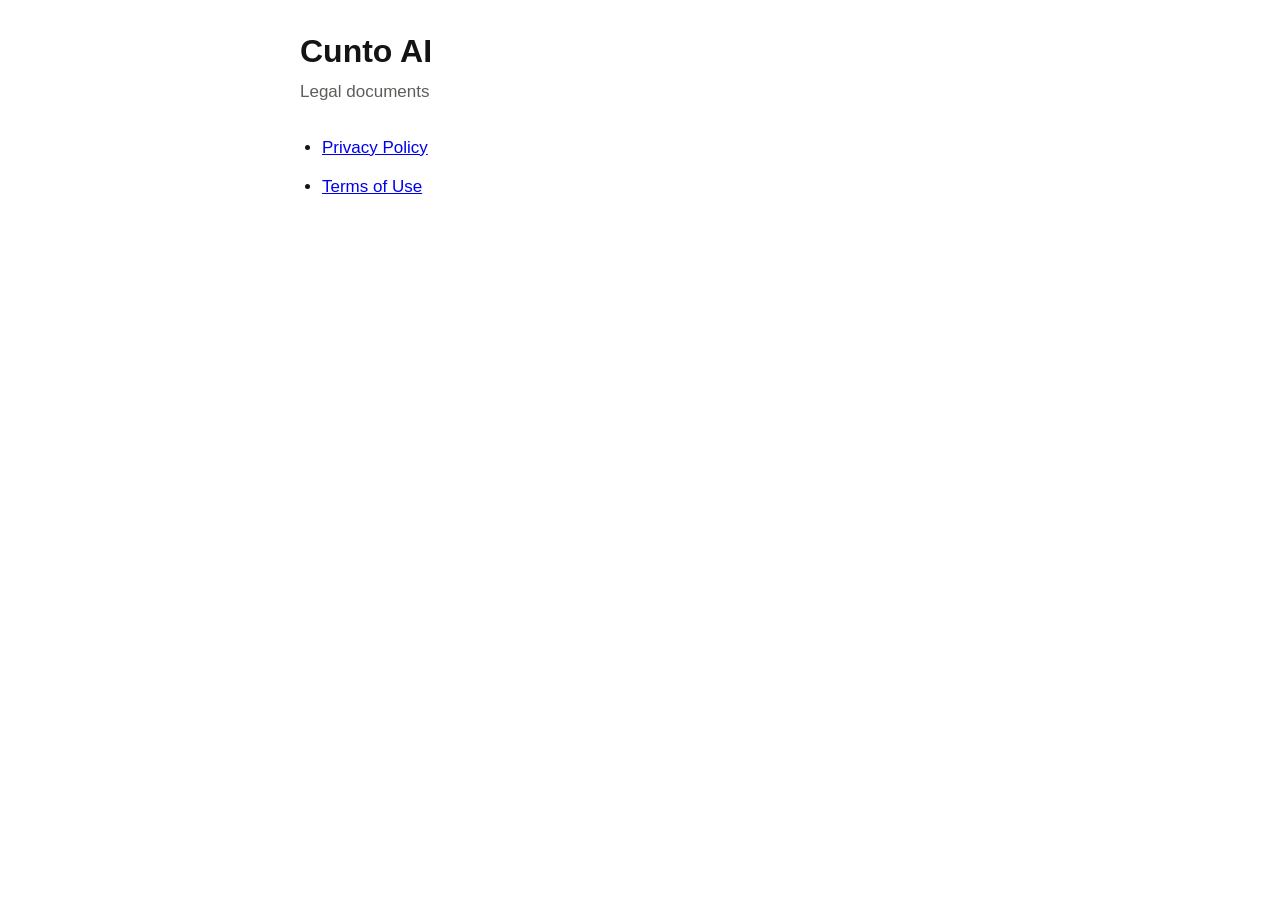
==== index.html @ 656ce832 "Cunto AI privacy policy and terms of use Co-Authored-By: Claude Fable 5.1 <noreply@anthropic.com>" ====
<!doctype html>
<html lang="en">
<head><meta charset="utf-8"><meta name="viewport" content="width=device-width, initial-scale=1"><title>Cunto AI – Legal</title><link rel="stylesheet" href="style.css"></head>
<body><main><h1>Cunto AI</h1><p class="meta">Legal documents</p><ul><li><a href="privacy.html">Privacy Policy</a></li><li><a href="terms.html">Terms of Use</a></li></ul></main></body>
</html>
---- style.css ----
:root { --text: #141414; --muted: #5E5D59; --bg: #FFFFFF; --line: #E5E5EA; --mark: #FFF2B3; }
* { box-sizing: border-box; }
body { margin: 0; background: var(--bg); color: var(--text); font: 17px/1.6 -apple-system, BlinkMacSystemFont, "Segoe UI", Roboto, Helvetica, Arial, sans-serif; }
main { max-width: 720px; margin: 0 auto; padding: 32px 20px 64px; }
h1 { font-size: 32px; line-height: 1.2; margin: 0 0 8px; }
h2 { font-size: 22px; margin: 36px 0 10px; }
p, li { margin: 0 0 12px; }
ul { padding-left: 22px; }
.meta { color: var(--muted); margin-bottom: 28px; }
.fill { background: var(--mark); padding: 0 4px; border-radius: 4px; }
nav { font-size: 15px; color: var(--muted); margin-bottom: 24px; }
nav a { color: inherit; }
table { border-collapse: collapse; width: 100%; font-size: 15px; margin: 8px 0 16px; }
th, td { text-align: left; padding: 8px 10px; border-bottom: 1px solid var(--line); vertical-align: top; }
footer { margin-top: 48px; padding-top: 16px; border-top: 1px solid var(--line); color: var(--muted); font-size: 14px; }
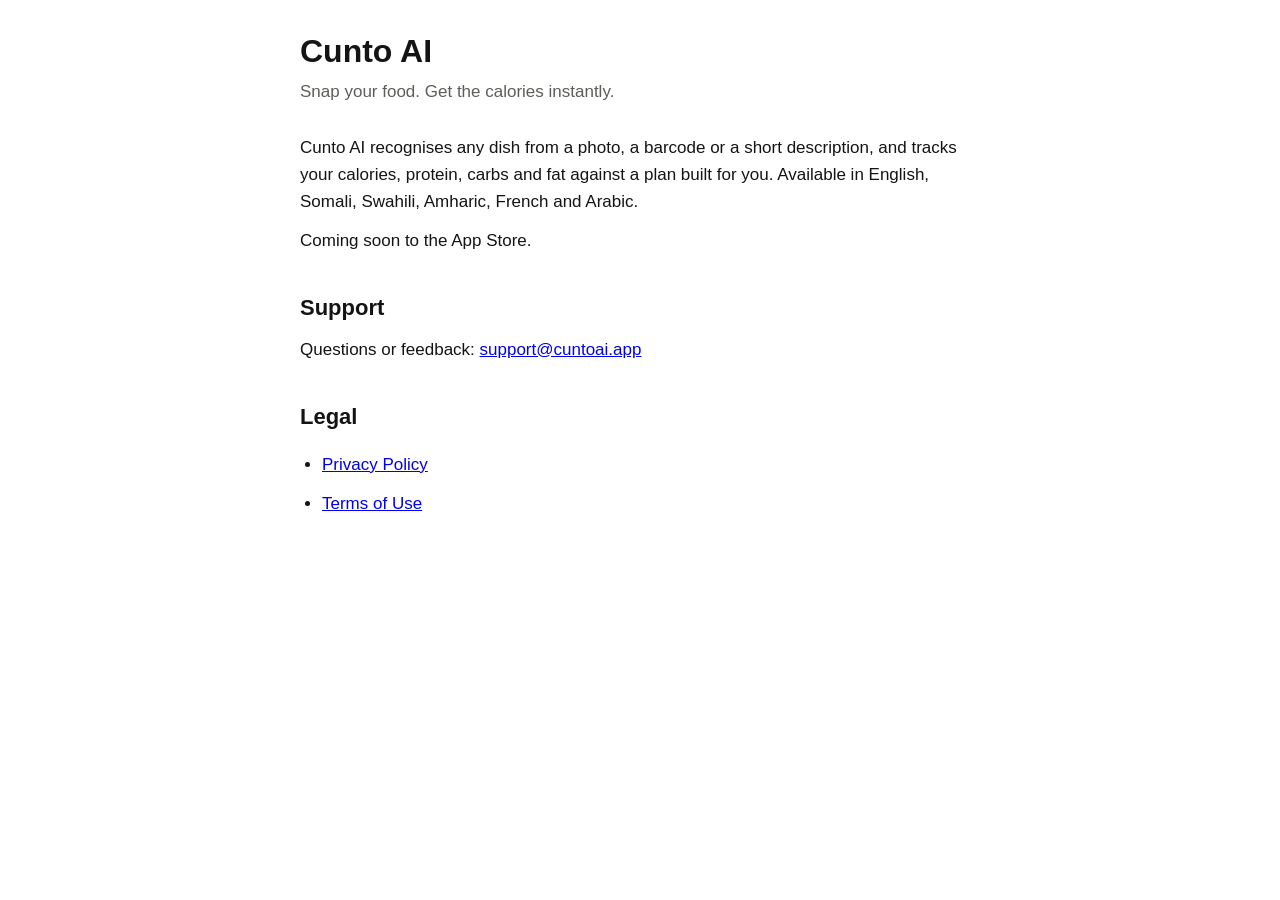
==== commit badfc6f0: "Move to cuntoai.app: support email, front page, CNAME" ====
--- a/index.html
+++ b/index.html
@@ -1,5 +1,14 @@
 <!doctype html>
 <html lang="en">
-<head><meta charset="utf-8"><meta name="viewport" content="width=device-width, initial-scale=1"><title>Cunto AI – Legal</title><link rel="stylesheet" href="style.css"></head>
-<body><main><h1>Cunto AI</h1><p class="meta">Legal documents</p><ul><li><a href="privacy.html">Privacy Policy</a></li><li><a href="terms.html">Terms of Use</a></li></ul></main></body>
+<head><meta charset="utf-8"><meta name="viewport" content="width=device-width, initial-scale=1"><title>Cunto AI – Snap your food, get the calories</title><link rel="stylesheet" href="style.css"></head>
+<body><main>
+<h1>Cunto AI</h1>
+<p class="meta">Snap your food. Get the calories instantly.</p>
+<p>Cunto AI recognises any dish from a photo, a barcode or a short description, and tracks your calories, protein, carbs and fat against a plan built for you. Available in English, Somali, Swahili, Amharic, French and Arabic.</p>
+<p>Coming soon to the App Store.</p>
+<h2>Support</h2>
+<p>Questions or feedback: <a href="mailto:support@cuntoai.app">support@cuntoai.app</a></p>
+<h2>Legal</h2>
+<ul><li><a href="privacy.html">Privacy Policy</a></li><li><a href="terms.html">Terms of Use</a></li></ul>
+</main></body>
 </html>
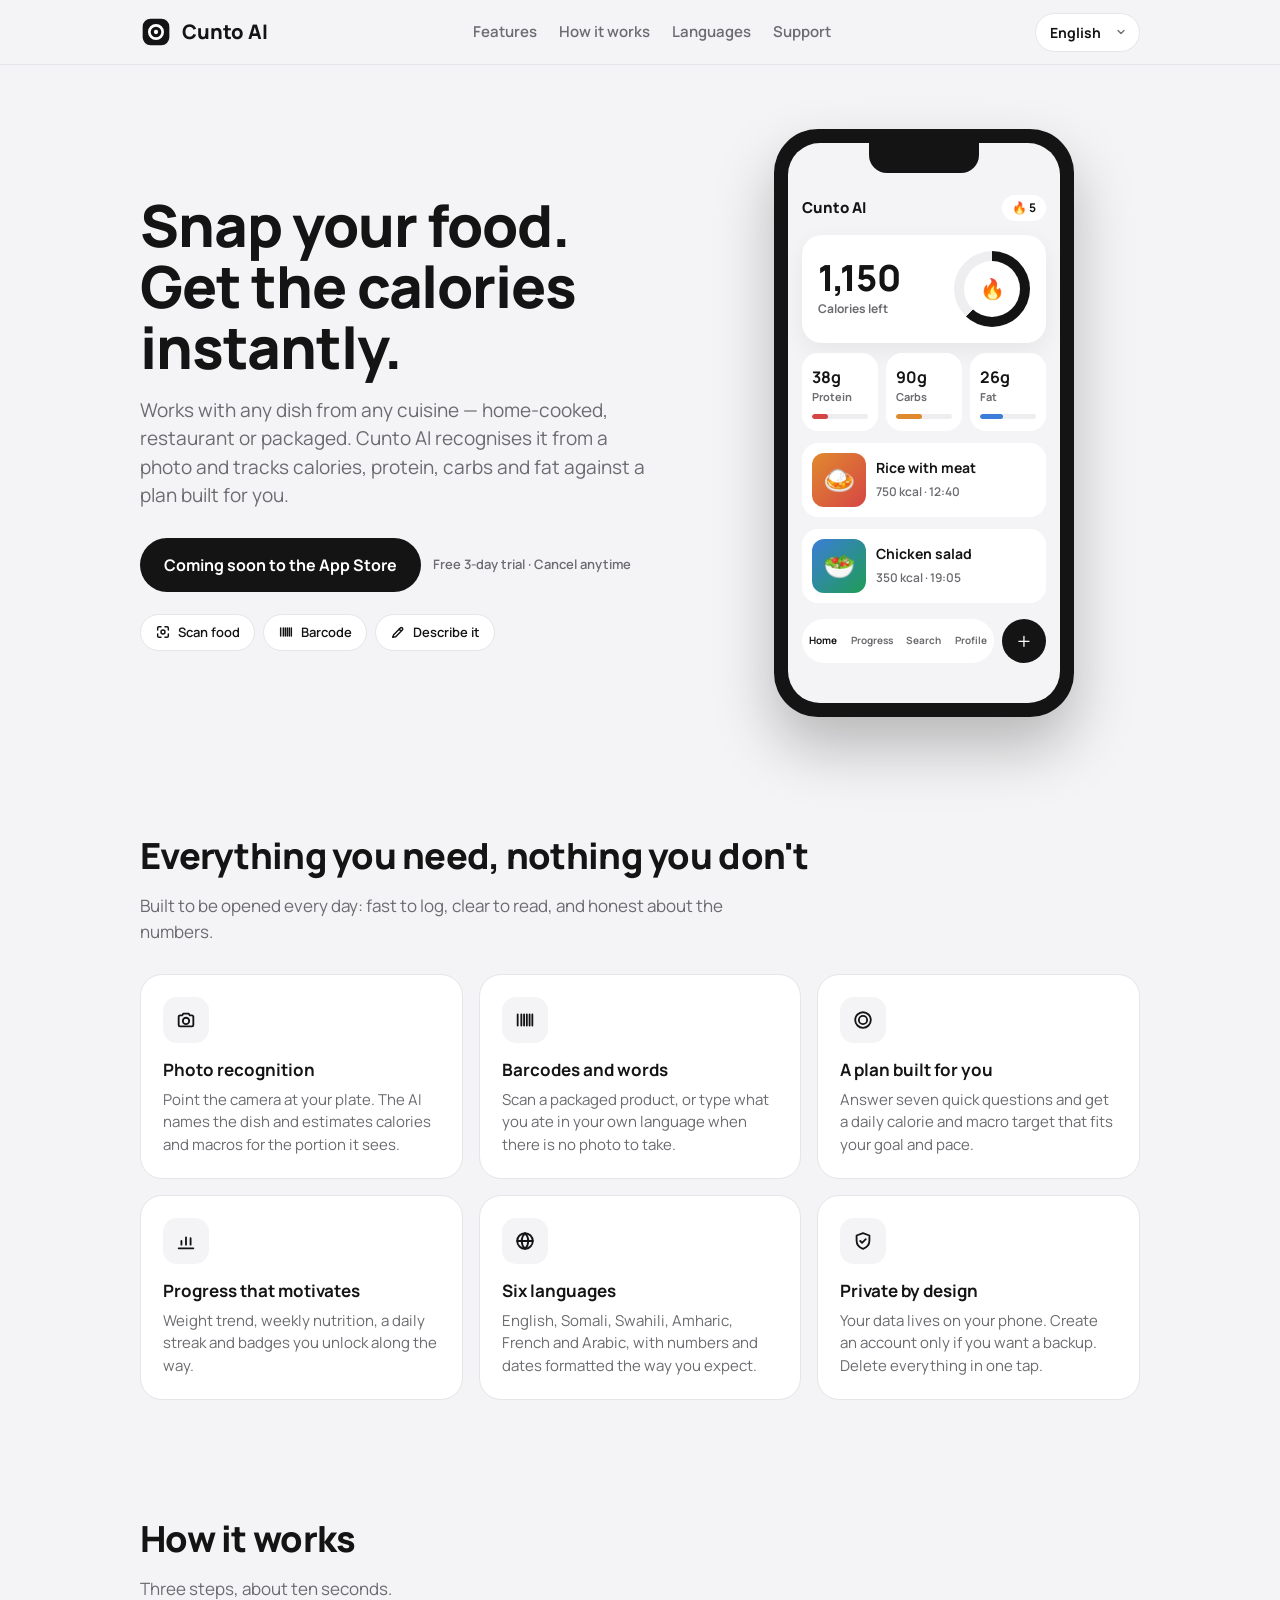
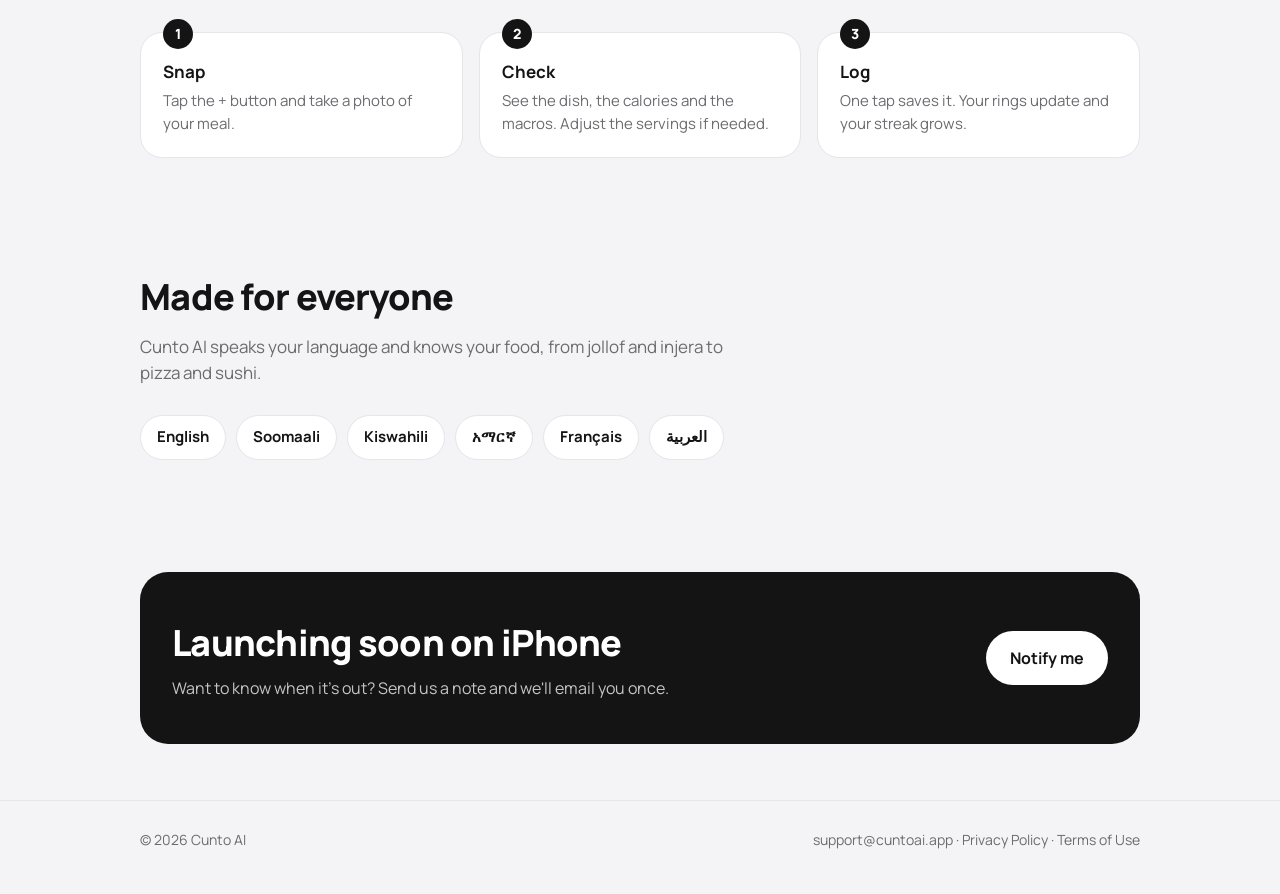
==== commit f78baf91: "Landing page for cuntoai.app in six languages" ====
--- a/index.html
+++ b/index.html
@@ -1,14 +1,124 @@
 <!doctype html>
 <html lang="en">
-<head><meta charset="utf-8"><meta name="viewport" content="width=device-width, initial-scale=1"><title>Cunto AI – Snap your food, get the calories</title><link rel="stylesheet" href="style.css"></head>
-<body><main>
-<h1>Cunto AI</h1>
-<p class="meta">Snap your food. Get the calories instantly.</p>
-<p>Cunto AI recognises any dish from a photo, a barcode or a short description, and tracks your calories, protein, carbs and fat against a plan built for you. Available in English, Somali, Swahili, Amharic, French and Arabic.</p>
-<p>Coming soon to the App Store.</p>
-<h2>Support</h2>
-<p>Questions or feedback: <a href="mailto:support@cuntoai.app">support@cuntoai.app</a></p>
-<h2>Legal</h2>
-<ul><li><a href="privacy.html">Privacy Policy</a></li><li><a href="terms.html">Terms of Use</a></li></ul>
-</main></body>
+<head>
+<meta charset="utf-8">
+<meta name="viewport" content="width=device-width, initial-scale=1">
+<title>Cunto AI – Snap your food, get the calories</title>
+<meta name="description" content="Cunto AI recognises any dish from a photo, a barcode or a few words, and tracks calories, protein, carbs and fat against a plan built for you. In English, Somali, Swahili, Amharic, French and Arabic.">
+<meta property="og:title" content="Cunto AI – Snap your food, get the calories">
+<meta property="og:description" content="Photo calorie tracking for any dish from any cuisine. Six languages.">
+<meta property="og:url" content="https://cuntoai.app/">
+<meta name="theme-color" content="#141414">
+<link rel="icon" href="favicon.svg" type="image/svg+xml">
+<link rel="preconnect" href="https://fonts.googleapis.com"><link rel="preconnect" href="https://fonts.gstatic.com" crossorigin>
+<link href="https://fonts.googleapis.com/css2?family=Manrope:wght@500;600;700;800&display=swap" rel="stylesheet">
+<link rel="stylesheet" href="site.css">
+</head>
+<body>
+<header><div class="wrap nav">
+  <a class="brand" href="/"><img src="favicon.svg" alt=""> Cunto AI</a>
+  <nav class="navlinks"><a href="#features" data-i="navFeatures">Features</a><a href="#how" data-i="navHow">How it works</a><a href="#languages" data-i="navLang">Languages</a><a href="mailto:support@cuntoai.app" data-i="navSupport">Support</a></nav>
+  <select class="lang" id="lang" aria-label="Language">
+    <option value="en">English</option><option value="so">Somali</option><option value="sw">Swahili</option><option value="am">Amharic</option><option value="fr">French</option><option value="ar">Arabic</option>
+  </select>
+</div></header>
+
+<main class="wrap">
+  <section class="hero">
+    <div>
+      <h1 data-i="headline">Snap your food. Get the calories instantly.</h1>
+      <p class="lead" data-i="sub">Works with any dish from any cuisine — home-cooked, restaurant or packaged. Cunto AI recognises it from a photo and tracks calories, protein, carbs and fat against a plan built for you.</p>
+      <div class="cta">
+        <a class="btn" href="#notify" data-i="cta">Coming soon to the App Store</a>
+        <span class="soon" data-i="trust">Free 3-day trial · Cancel anytime</span>
+      </div>
+      <div class="ways">
+        <span class="way"><svg viewBox="0 0 24 24" fill="none" stroke="currentColor" stroke-width="2.2" stroke-linecap="round" stroke-linejoin="round"><path d="M4 9V6a2 2 0 012-2h3M15 4h3a2 2 0 012 2v3M20 15v3a2 2 0 01-2 2h-3M9 20H6a2 2 0 01-2-2v-3"/><circle cx="12" cy="12" r="3"/></svg><span data-i="wayScan">Scan food</span></span>
+        <span class="way"><svg viewBox="0 0 24 24" fill="none" stroke="currentColor" stroke-width="2.2" stroke-linecap="round"><path d="M4 6v12M8 6v12M11 6v12M14 6v12M17 6v12M20 6v12"/></svg><span data-i="wayBarcode">Barcode</span></span>
+        <span class="way"><svg viewBox="0 0 24 24" fill="none" stroke="currentColor" stroke-width="2.2" stroke-linecap="round" stroke-linejoin="round"><path d="M4 20l4.5-1 10-10a2.1 2.1 0 00-3-3l-10 10L4 20zM13.5 7.5l3 3"/></svg><span data-i="wayDescribe">Describe it</span></span>
+      </div>
+    </div>
+    <div class="phone" aria-hidden="true"><div class="screen">
+      <div class="s-top"><span>Cunto AI</span><span class="streak">🔥 5</span></div>
+      <div class="s-card"><div><div class="s-num">1,150</div><div class="s-lab" data-i="mockLeft">Calories left</div></div><div class="ring"><i>🔥</i></div></div>
+      <div class="s-macros">
+        <div class="s-macro"><b>38g</b><span data-i="mockProtein">Protein</span><div class="bar"><span style="width:28%;background:#D64545"></span></div></div>
+        <div class="s-macro"><b>90g</b><span data-i="mockCarbs">Carbs</span><div class="bar"><span style="width:47%;background:#E08A2E"></span></div></div>
+        <div class="s-macro"><b>26g</b><span data-i="mockFat">Fat</span><div class="bar"><span style="width:41%;background:#3B7DD8"></span></div></div>
+      </div>
+      <div class="s-meal"><div class="pic">🍛</div><div><b data-i="mockMeal">Rice with meat</b><small>750 kcal · 12:40</small></div></div>
+      <div class="s-meal"><div class="pic" style="background:linear-gradient(135deg,#3B7DD8,#1F9D55)">🥗</div><div><b data-i="mockMeal2">Chicken salad</b><small>350 kcal · 19:05</small></div></div>
+      <div class="s-tab"><div class="pill"><span data-i="mockHome">Home</span><span data-i="mockProgress">Progress</span><span data-i="mockSearch">Search</span><span data-i="mockProfile">Profile</span></div><div class="fab">+</div></div>
+    </div></div>
+  </section>
+
+  <section id="features">
+    <h2 data-i="fTitle">Everything you need, nothing you don't</h2>
+    <p class="sub" data-i="fSub">Built to be opened every day: fast to log, clear to read, and honest about the numbers.</p>
+    <div class="grid">
+      <div class="card"><div class="ic"><svg viewBox="0 0 24 24" fill="none" stroke="currentColor" stroke-width="2" stroke-linecap="round" stroke-linejoin="round"><path d="M4 8.5A1.5 1.5 0 015.5 7h2.3l1.4-2h5.6l1.4 2h2.3A1.5 1.5 0 0120 8.5v9a1.5 1.5 0 01-1.5 1.5h-13A1.5 1.5 0 014 17.5z"/><circle cx="12" cy="13" r="3.5"/></svg></div><h3 data-i="f1">Photo recognition</h3><p data-i="f1b">Point the camera at your plate. The AI names the dish and estimates calories and macros for the portion it sees.</p></div>
+      <div class="card"><div class="ic"><svg viewBox="0 0 24 24" fill="none" stroke="currentColor" stroke-width="2" stroke-linecap="round"><path d="M4 6v12M8 6v12M11 6v12M14 6v12M17 6v12M20 6v12"/></svg></div><h3 data-i="f2">Barcodes and words</h3><p data-i="f2b">Scan a packaged product, or type what you ate in your own language when there is no photo to take.</p></div>
+      <div class="card"><div class="ic"><svg viewBox="0 0 24 24" fill="none" stroke="currentColor" stroke-width="2" stroke-linecap="round" stroke-linejoin="round"><circle cx="12" cy="12" r="8.5"/><circle cx="12" cy="12" r="4.5"/></svg></div><h3 data-i="f3">A plan built for you</h3><p data-i="f3b">Answer seven quick questions and get a daily calorie and macro target that fits your goal and pace.</p></div>
+      <div class="card"><div class="ic"><svg viewBox="0 0 24 24" fill="none" stroke="currentColor" stroke-width="2" stroke-linecap="round" stroke-linejoin="round"><path d="M4 20h16M7 16v-4M12 16V8M17 16v-7"/></svg></div><h3 data-i="f4">Progress that motivates</h3><p data-i="f4b">Weight trend, weekly nutrition, a daily streak and badges you unlock along the way.</p></div>
+      <div class="card"><div class="ic"><svg viewBox="0 0 24 24" fill="none" stroke="currentColor" stroke-width="2" stroke-linecap="round" stroke-linejoin="round"><circle cx="12" cy="12" r="8.5"/><path d="M3.5 12h17M12 3.5c2.6 2.6 3.6 5.4 3.6 8.5S14.6 17.9 12 20.5M12 3.5C9.4 6.1 8.4 8.9 8.4 12s1 5.9 3.6 8.5"/></svg></div><h3 data-i="f5">Six languages</h3><p data-i="f5b">English, Somali, Swahili, Amharic, French and Arabic, with numbers and dates formatted the way you expect.</p></div>
+      <div class="card"><div class="ic"><svg viewBox="0 0 24 24" fill="none" stroke="currentColor" stroke-width="2" stroke-linecap="round" stroke-linejoin="round"><path d="M12 3.5l7 2.5v5.5c0 4.3-2.9 7.6-7 9-4.1-1.4-7-4.7-7-9V6l7-2.5zM9 12l2 2 4-4"/></svg></div><h3 data-i="f6">Private by design</h3><p data-i="f6b">Your data lives on your phone. Create an account only if you want a backup. Delete everything in one tap.</p></div>
+    </div>
+  </section>
+
+  <section id="how">
+    <h2 data-i="hTitle">How it works</h2>
+    <p class="sub" data-i="hSub">Three steps, about ten seconds.</p>
+    <div class="grid steps">
+      <div class="card"><h3 data-i="h1">Snap</h3><p data-i="h1b">Tap the + button and take a photo of your meal.</p></div>
+      <div class="card"><h3 data-i="h2">Check</h3><p data-i="h2b">See the dish, the calories and the macros. Adjust the servings if needed.</p></div>
+      <div class="card"><h3 data-i="h3">Log</h3><p data-i="h3b">One tap saves it. Your rings update and your streak grows.</p></div>
+    </div>
+  </section>
+
+  <section id="languages">
+    <h2 data-i="lTitle">Made for everyone</h2>
+    <p class="sub" data-i="lSub">Cunto AI speaks your language and knows your food, from jollof and injera to pizza and sushi.</p>
+    <div class="langs"><span>English</span><span>Soomaali</span><span>Kiswahili</span><span>አማርኛ</span><span>Français</span><span>العربية</span></div>
+  </section>
+
+  <section id="notify">
+    <div class="band">
+      <div><h2 data-i="bTitle">Launching soon on iPhone</h2><p data-i="bSub">Want to know when it's out? Send us a note and we'll email you once.</p></div>
+      <a class="btn" href="mailto:support@cuntoai.app?subject=Tell%20me%20when%20Cunto%20AI%20launches" data-i="bCta">Notify me</a>
+    </div>
+  </section>
+</main>
+
+<footer><div class="wrap">
+  <span>© <span id="year"></span> Cunto AI</span>
+  <span><a href="mailto:support@cuntoai.app">support@cuntoai.app</a> · <a href="privacy.html" data-i="privacy">Privacy Policy</a> · <a href="terms.html" data-i="terms">Terms of Use</a></span>
+</div></footer>
+
+<script>
+document.getElementById('year').textContent = new Date().getFullYear();
+const T = {
+  en: {},
+  so: { navFeatures:'Waxyaabaha', navHow:'Sida uu u shaqeeyo', navLang:'Luqadaha', navSupport:'Taageero', headline:'Sawir cuntadaada. Kaloorida isla markiiba hel.', sub:'Wuxuu ku shaqeeyaa cunto kasta oo dhaqan kasta ah — guriga lagu kariyay, makhaayad ama la baakadeeyay. Cunto AI sawir ayuu ku aqoonsadaa, wuxuuna la socdaa kaloorida, borotiinka, karbada iyo dufanka iyadoo loo eegayo qorshe adiga laguu sameeyay.', cta:'Dhowaan App Store-ka', trust:'3 maalmood oo bilaash ah · Jooji waqti kasta', wayScan:'Sawir cuntada', wayBarcode:'Baarkoodh', wayDescribe:'Qor waxaad cuntay', mockLeft:'Kaloori haray', mockProtein:'Borotiin', mockCarbs:'Karbo', mockFat:'Dufan', mockMeal:'Bariis iyo hilib', mockMeal2:'Saladh digaag', mockHome:'Hoyga', mockProgress:'Horumar', mockSearch:'Raadi', mockProfile:'Aniga', fTitle:'Wax kasta oo aad u baahan tahay, waxba kuma darna', fSub:'Waxaa loo dhisay in maalin kasta la furo: qorid dhakhso ah, akhris cad, iyo tirooyin daacad ah.', f1:'Aqoonsi sawir', f1b:'Kamarada saxankaaga ku jeedi. AI-gu wuxuu magacaabaa cuntada, wuxuuna qiyaasaa kaloorida iyo nafaqada qaddarka uu arko.', f2:'Baarkoodh iyo qoraal', f2b:'Sawir alaab baakad ah, ama luqaddaada ku qor waxaad cuntay marka aan sawir la qaadi karin.', f3:'Qorshe adiga laguu sameeyay', f3b:'Ka jawaab toddoba su’aalood oo dhakhso ah, oo hel hadaf kaloori iyo nafaqo maalinle ah oo ku habboon hadafkaaga.', f4:'Horumar ku dhiirrigeliya', f4b:'Isbeddelka miisaanka, nafaqada toddobaadlaha ah, maalmo isku xiga iyo calaamado aad hesho.', f5:'Lix luqadood', f5b:'Ingiriis, Soomaali, Sawaaxili, Amxaari, Faransiis iyo Carabi, tirooyinka iyo taariikhaha sidaad u filayso.', f6:'Asturnaan asal ah', f6b:'Xogtaadu taleefankaaga ayay ku jirtaa. Akoon samee oo keliya haddii aad rabto kayd. Hal riix ku tirtir wax walba.', hTitle:'Sida uu u shaqeeyo', hSub:'Saddex tallaabo, qiyaastii toban ilbiriqsi.', h1:'Sawir', h1b:'Riix badhanka + oo sawir cuntadaada.', h2:'Hubi', h2b:'Arag cuntada, kaloorida iyo nafaqada. Qaddarka beddel haddii loo baahdo.', h3:'Qor', h3b:'Hal riix ayaa kaydisa. Giraangirahaagu way cusboonaadaan, maalmahaaguna way kordhaan.', lTitle:'Qof walba loo sameeyay', lSub:'Cunto AI luqaddaada ayuu ku hadlaa, cuntadaadana wuu yaqaan, laga bilaabo jollof iyo canjeero ilaa pizza iyo sushi.', bTitle:'Dhowaan iPhone-ka', bSub:'Ma rabtaa in lagu ogeysiiyo marka la sii daayo? Noo soo dir fariin, hal mar ayaan kuu soo iimayl dirnaa.', bCta:'I ogeysii', privacy:'Siyaasadda Asturnaanta', terms:'Shuruudaha Isticmaalka' },
+  sw: { navFeatures:'Vipengele', navHow:'Jinsi inavyofanya kazi', navLang:'Lugha', navSupport:'Usaidizi', headline:'Piga picha ya chakula chako. Pata kalori papo hapo.', sub:'Inafanya kazi na chakula chochote cha aina yoyote — cha nyumbani, mgahawani au kilichofungashwa. Cunto AI inakitambua kutoka kwa picha na kufuatilia kalori, protini, wanga na mafuta kulingana na mpango uliotengenezwa kwa ajili yako.', cta:'Inakuja hivi karibuni App Store', trust:'Jaribio la bure la siku 3 · Ghairi wakati wowote', wayScan:'Skani chakula', wayBarcode:'Msimbopau', wayDescribe:'Eleza', mockLeft:'Kalori zilizobaki', mockProtein:'Protini', mockCarbs:'Wanga', mockFat:'Mafuta', mockMeal:'Wali na nyama', mockMeal2:'Saladi ya kuku', mockHome:'Nyumbani', mockProgress:'Maendeleo', mockSearch:'Tafuta', mockProfile:'Wasifu', fTitle:'Kila unachohitaji, bila ziada', fSub:'Imeundwa kufunguliwa kila siku: haraka kurekodi, rahisi kusoma, na nambari za kuaminika.', f1:'Utambuzi wa picha', f1b:'Elekeza kamera kwenye sahani yako. AI inataja chakula na kukadiria kalori na virutubisho kwa kiasi inachokiona.', f2:'Misimbopau na maneno', f2b:'Skani bidhaa iliyofungashwa, au andika ulichokula kwa lugha yako wakati hakuna picha ya kupiga.', f3:'Mpango uliotengenezwa kwa ajili yako', f3b:'Jibu maswali saba mafupi upate lengo la kila siku la kalori na virutubisho linalolingana na lengo lako.', f4:'Maendeleo yanayohamasisha', f4b:'Mwenendo wa uzito, lishe ya kila wiki, mfululizo wa siku na beji unazofungua njiani.', f5:'Lugha sita', f5b:'Kiingereza, Kisomali, Kiswahili, Kiamhari, Kifaransa na Kiarabu, na nambari na tarehe zilizoandikwa jinsi unavyotarajia.', f6:'Faragha kwa muundo', f6b:'Data yako inakaa kwenye simu yako. Fungua akaunti tu ukitaka nakala rudufu. Futa kila kitu kwa mguso mmoja.', hTitle:'Jinsi inavyofanya kazi', hSub:'Hatua tatu, kama sekunde kumi.', h1:'Piga picha', h1b:'Gusa kitufe cha + na upige picha ya mlo wako.', h2:'Hakiki', h2b:'Ona chakula, kalori na virutubisho. Rekebisha kiasi ikihitajika.', h3:'Rekodi', h3b:'Mguso mmoja unahifadhi. Pete zako zinasasishwa na mfululizo wako unakua.', lTitle:'Imeundwa kwa kila mtu', lSub:'Cunto AI inazungumza lugha yako na inajua chakula chako, kuanzia jollof na injera hadi pizza na sushi.', bTitle:'Inazinduliwa hivi karibuni kwenye iPhone', bSub:'Unataka kujua itakapotoka? Tutumie ujumbe na tutakutumia barua pepe mara moja.', bCta:'Nijulishe', privacy:'Sera ya Faragha', terms:'Masharti ya Matumizi' },
+  am: { navFeatures:'ባህሪያት', navHow:'እንዴት እንደሚሠራ', navLang:'ቋንቋዎች', navSupport:'ድጋፍ', headline:'ምግብዎን ፎቶ ያንሱ። ካሎሪውን ወዲያው ያግኙ።', sub:'ከማንኛውም ምግብና ከማንኛውም ባህል ጋር ይሠራል — የቤት፣ የሬስቶራንት ወይም የታሸገ። Cunto AI ከፎቶ ይለየዋል እና ካሎሪ፣ ፕሮቲን፣ ካርቦሃይድሬትና ስብን ለእርስዎ በተዘጋጀ እቅድ መሠረት ይከታተላል።', cta:'በቅርቡ በ App Store', trust:'የ3 ቀን ነፃ ሙከራ · በማንኛውም ጊዜ ይሰርዙ', wayScan:'ምግብ ይቃኙ', wayBarcode:'ባርኮድ', wayDescribe:'ይግለጹ', mockLeft:'የቀረ ካሎሪ', mockProtein:'ፕሮቲን', mockCarbs:'ካርቦሃይድሬት', mockFat:'ስብ', mockMeal:'ሩዝ ከስጋ ጋር', mockMeal2:'የዶሮ ሰላጣ', mockHome:'መነሻ', mockProgress:'ሂደት', mockSearch:'ፍለጋ', mockProfile:'መገለጫ', fTitle:'የሚያስፈልግዎ ሁሉ፣ ያልተጨመረ ምንም', fSub:'በየቀኑ እንዲከፈት የተሠራ፦ ፈጣን መመዝገብ፣ ግልጽ ንባብ፣ ታማኝ ቁጥሮች።', f1:'የፎቶ ልየታ', f1b:'ካሜራውን ወደ ሳህንዎ ያዙሩ። AI ምግቡን ይሰይማል እና ለሚያየው መጠን ካሎሪና ንጥረ ነገሮችን ይገምታል።', f2:'ባርኮዶችና ቃላት', f2b:'የታሸገ ምርት ይቃኙ፣ ወይም ፎቶ ማንሳት ሳይቻል የበሉትን በቋንቋዎ ይጻፉ።', f3:'ለእርስዎ የተዘጋጀ እቅድ', f3b:'ሰባት ፈጣን ጥያቄዎችን ይመልሱ እና ከግብዎ ጋር የሚስማማ የዕለት ካሎሪና ንጥረ ነገር ግብ ያግኙ።', f4:'የሚያነሳሳ ሂደት', f4b:'የክብደት አዝማሚያ፣ ሳምንታዊ አመጋገብ፣ ተከታታይ ቀናት እና በመንገድ ላይ የሚከፍቷቸው ባጆች።', f5:'ስድስት ቋንቋዎች', f5b:'እንግሊዝኛ፣ ሶማሊኛ፣ ስዋሂሊ፣ አማርኛ፣ ፈረንሳይኛ እና አረብኛ፣ ቁጥሮችና ቀናት እንደሚጠብቁት ተቀርጸው።', f6:'በንድፍ የተጠበቀ ግላዊነት', f6b:'ውሂብዎ በስልክዎ ላይ ይኖራል። ምትኬ ከፈለጉ ብቻ አካውንት ይክፈቱ። ሁሉንም በአንድ ንክኪ ይሰርዙ።', hTitle:'እንዴት እንደሚሠራ', hSub:'ሶስት ደረጃዎች፣ ወደ አስር ሰከንድ።', h1:'ፎቶ ያንሱ', h1b:'የ + ቁልፉን ይንኩ እና የምግብዎን ፎቶ ያንሱ።', h2:'ያረጋግጡ', h2b:'ምግቡን፣ ካሎሪውን እና ንጥረ ነገሮቹን ይመልከቱ። ከፈለጉ መጠኑን ያስተካክሉ።', h3:'ይመዝግቡ', h3b:'አንድ ንክኪ ያስቀምጣል። ቀለበቶችዎ ይዘመናሉ እና ተከታታይ ቀናትዎ ያድጋሉ።', lTitle:'ለሁሉም የተሠራ', lSub:'Cunto AI ቋንቋዎን ይናገራል እና ምግብዎን ያውቃል፣ ከጆሎፍ እና እንጀራ እስከ ፒዛ እና ሱሺ።', bTitle:'በቅርቡ በ iPhone ላይ', bSub:'ሲወጣ ማወቅ ይፈልጋሉ? መልዕክት ይላኩልን፣ አንድ ጊዜ ኢሜይል እንልክልዎታለን።', bCta:'አሳውቁኝ', privacy:'የግላዊነት መመሪያ', terms:'የአጠቃቀም ውሎች' },
+  fr: { navFeatures:'Fonctionnalités', navHow:'Comment ça marche', navLang:'Langues', navSupport:'Assistance', headline:'Photographie ton repas. Obtiens les calories instantanément.', sub:'Fonctionne avec n’importe quel plat, de n’importe quelle cuisine — fait maison, au restaurant ou emballé. Cunto AI le reconnaît sur une photo et suit calories, protéines, glucides et lipides selon un plan conçu pour toi.', cta:'Bientôt sur l’App Store', trust:'3 jours d’essai gratuit · Annulable à tout moment', wayScan:'Scanner un plat', wayBarcode:'Code-barres', wayDescribe:'Décrire', mockLeft:'Calories restantes', mockProtein:'Protéines', mockCarbs:'Glucides', mockFat:'Lipides', mockMeal:'Riz à la viande', mockMeal2:'Salade de poulet', mockHome:'Accueil', mockProgress:'Progrès', mockSearch:'Recherche', mockProfile:'Profil', fTitle:'Tout ce qu’il te faut, rien de plus', fSub:'Conçu pour être ouvert chaque jour : rapide à remplir, clair à lire, honnête sur les chiffres.', f1:'Reconnaissance photo', f1b:'Vise ton assiette. L’IA nomme le plat et estime calories et macros pour la portion visible.', f2:'Codes-barres et mots', f2b:'Scanne un produit emballé, ou écris ce que tu as mangé dans ta langue quand il n’y a pas de photo à prendre.', f3:'Un plan conçu pour toi', f3b:'Réponds à sept questions rapides et obtiens un objectif quotidien de calories et de macros adapté à ton but.', f4:'Des progrès qui motivent', f4b:'Courbe de poids, nutrition hebdomadaire, série quotidienne et badges à débloquer en chemin.', f5:'Six langues', f5b:'Anglais, somali, swahili, amharique, français et arabe, avec nombres et dates au bon format.', f6:'Privé par conception', f6b:'Tes données restent sur ton téléphone. Crée un compte seulement pour une sauvegarde. Supprime tout en un geste.', hTitle:'Comment ça marche', hSub:'Trois étapes, une dizaine de secondes.', h1:'Photographie', h1b:'Appuie sur + et prends ton repas en photo.', h2:'Vérifie', h2b:'Regarde le plat, les calories et les macros. Ajuste les portions si besoin.', h3:'Enregistre', h3b:'Un geste et c’est sauvegardé. Tes anneaux se mettent à jour et ta série grandit.', lTitle:'Fait pour tout le monde', lSub:'Cunto AI parle ta langue et connaît ta cuisine, du jollof et de l’injera à la pizza et aux sushis.', bTitle:'Bientôt sur iPhone', bSub:'Tu veux savoir quand il sort ? Envoie-nous un mot et on t’écrit une fois.', bCta:'Prévenez-moi', privacy:'Politique de confidentialité', terms:'Conditions d’utilisation' },
+  ar: { navFeatures:'المزايا', navHow:'كيف يعمل', navLang:'اللغات', navSupport:'الدعم', headline:'صوّر طعامك واعرف سعراته فورًا.', sub:'يعمل مع أي طبق من أي مطبخ — منزلي أو من المطعم أو معلّب. يتعرف Cunto AI عليه من صورة ويتابع السعرات والبروتين والكربوهيدرات والدهون وفق خطة مصممة لك.', cta:'قريبًا على App Store', trust:'تجربة مجانية لمدة 3 أيام · ألغِ في أي وقت', wayScan:'صوّر الطبق', wayBarcode:'الباركود', wayDescribe:'صفه بكلمات', mockLeft:'السعرات المتبقية', mockProtein:'بروتين', mockCarbs:'كربوهيدرات', mockFat:'دهون', mockMeal:'أرز باللحم', mockMeal2:'سلطة دجاج', mockHome:'الرئيسية', mockProgress:'التقدم', mockSearch:'بحث', mockProfile:'حسابي', fTitle:'كل ما تحتاجه، ولا شيء زائد', fSub:'صُمم ليُفتح كل يوم: تسجيل سريع، قراءة واضحة، وأرقام صادقة.', f1:'التعرف من الصورة', f1b:'وجّه الكاميرا إلى طبقك. يسمّي الذكاء الاصطناعي الطبق ويقدّر السعرات والعناصر للكمية التي يراها.', f2:'باركود وكلمات', f2b:'امسح منتجًا معلّبًا، أو اكتب ما أكلته بلغتك عندما لا توجد صورة.', f3:'خطة مصممة لك', f3b:'أجب عن سبعة أسئلة سريعة واحصل على هدف يومي للسعرات والعناصر يناسب غايتك.', f4:'تقدم يحفّزك', f4b:'منحنى الوزن، التغذية الأسبوعية، سلسلة يومية وشارات تكسبها في الطريق.', f5:'ست لغات', f5b:'الإنجليزية والصومالية والسواحلية والأمهرية والفرنسية والعربية، بأرقام وتواريخ بالشكل الذي تتوقعه.', f6:'خصوصية من الأساس', f6b:'بياناتك على هاتفك. أنشئ حسابًا فقط إن أردت نسخة احتياطية. احذف كل شيء بضغطة واحدة.', hTitle:'كيف يعمل', hSub:'ثلاث خطوات، نحو عشر ثوانٍ.', h1:'صوّر', h1b:'اضغط زر + والتقط صورة لوجبتك.', h2:'تحقق', h2b:'شاهد الطبق والسعرات والعناصر. عدّل الكمية إن لزم.', h3:'سجّل', h3b:'ضغطة واحدة تحفظها. تتحدث حلقاتك وتنمو سلسلتك.', lTitle:'للجميع', lSub:'يتحدث Cunto AI لغتك ويعرف طعامك، من الجولوف والإنجيرا إلى البيتزا والسوشي.', bTitle:'قريبًا على iPhone', bSub:'تريد أن تعرف موعد الإطلاق؟ أرسل لنا رسالة وسنراسلك مرة واحدة.', bCta:'أعلمني', privacy:'سياسة الخصوصية', terms:'شروط الاستخدام' },
+};
+const defaults = {};
+document.querySelectorAll('[data-i]').forEach((el) => { defaults[el.dataset.i] = el.textContent; });
+function apply(code) {
+  const d = T[code] || {};
+  document.querySelectorAll('[data-i]').forEach((el) => { el.textContent = d[el.dataset.i] ?? defaults[el.dataset.i]; });
+  document.documentElement.lang = code;
+  document.documentElement.dir = code === 'ar' ? 'rtl' : 'ltr';
+  try { localStorage.setItem('lang', code); } catch {}
+}
+const sel = document.getElementById('lang');
+let start = 'en';
+try { start = localStorage.getItem('lang') || (navigator.language || 'en').slice(0, 2); } catch {}
+if (!T[start]) start = 'en';
+sel.value = start; apply(start);
+sel.addEventListener('change', () => apply(sel.value));
+</script>
+</body>
 </html>
--- a/site.css
+++ b/site.css
@@ -0,0 +1,72 @@
+:root { --bg: #F4F4F6; --card: #FFFFFF; --text: #141414; --muted: #6B6B70; --line: #E5E5EA; --track: #EEEEF1; --primary: #141414; --on-primary: #FFFFFF; --protein: #D64545; --carbs: #E08A2E; --fat: #3B7DD8; --success: #1F9D55; }
+@media (prefers-color-scheme: dark) { :root { --bg: #0E0E10; --card: #1B1B1F; --text: #F5F5F7; --muted: #A0A0A8; --line: #2B2B31; --track: #2A2A2F; --primary: #F5F5F7; --on-primary: #141414; } }
+* { box-sizing: border-box; }
+html { scroll-behavior: smooth; }
+body { margin: 0; background: var(--bg); color: var(--text); font-family: "Manrope", -apple-system, BlinkMacSystemFont, "Segoe UI", Roboto, Helvetica, Arial, sans-serif; line-height: 1.5; -webkit-font-smoothing: antialiased; }
+a { color: inherit; }
+.wrap { max-width: 1040px; margin: 0 auto; padding: 0 20px; }
+header { position: sticky; top: 0; z-index: 10; background: color-mix(in srgb, var(--bg) 85%, transparent); backdrop-filter: blur(14px); -webkit-backdrop-filter: blur(14px); border-bottom: 1px solid var(--line); }
+.nav { display: flex; align-items: center; justify-content: space-between; height: 64px; gap: 12px; }
+.brand { display: flex; align-items: center; gap: 10px; font-weight: 800; font-size: 20px; text-decoration: none; }
+.brand img { width: 32px; height: 32px; border-radius: 9px; }
+.navlinks { display: flex; gap: 22px; font-size: 15px; font-weight: 600; }
+.navlinks a { text-decoration: none; color: var(--muted); }
+.navlinks a:hover { color: var(--text); }
+select.lang { appearance: none; -webkit-appearance: none; border: 1px solid var(--line); background: var(--card); color: var(--text); border-radius: 999px; padding: 8px 32px 8px 14px; font: inherit; font-size: 14px; font-weight: 700; cursor: pointer; background-image: url("data:image/svg+xml,%3Csvg xmlns='http://www.w3.org/2000/svg' width='12' height='12' viewBox='0 0 24 24' fill='none' stroke='%236B6B70' stroke-width='2.5' stroke-linecap='round' stroke-linejoin='round'%3E%3Cpath d='M6 9l6 6 6-6'/%3E%3C/svg%3E"); background-repeat: no-repeat; background-position: right 12px center; }
+.hero { display: grid; grid-template-columns: 1.1fr 0.9fr; gap: 40px; align-items: center; padding: 64px 0 56px; }
+.hero h1 { font-size: clamp(36px, 5vw, 58px); line-height: 1.05; letter-spacing: -0.02em; margin: 0 0 18px; font-weight: 800; }
+.hero p.lead { font-size: 19px; color: var(--muted); margin: 0 0 28px; max-width: 520px; }
+.cta { display: flex; flex-wrap: wrap; gap: 12px; align-items: center; }
+.btn { display: inline-flex; align-items: center; gap: 10px; height: 54px; padding: 0 24px; border-radius: 999px; background: var(--primary); color: var(--on-primary); font-weight: 700; font-size: 16px; text-decoration: none; border: 0; }
+.btn.secondary { background: var(--card); color: var(--text); border: 1.5px solid var(--line); }
+.soon { font-size: 13px; color: var(--muted); font-weight: 600; }
+.ways { display: flex; gap: 8px; flex-wrap: wrap; margin-top: 22px; }
+.way { display: inline-flex; align-items: center; gap: 7px; background: var(--card); border: 1px solid var(--line); border-radius: 999px; padding: 8px 14px; font-size: 13px; font-weight: 600; }
+.way svg { width: 16px; height: 16px; }
+/* Phone mock */
+.phone { position: relative; width: 300px; margin: 0 auto; background: #141414; border-radius: 44px; padding: 14px; box-shadow: 0 30px 60px rgba(0,0,0,0.25); }
+.phone::before { content: ""; position: absolute; top: 14px; left: 50%; transform: translateX(-50%); width: 110px; height: 30px; background: #141414; border-radius: 0 0 18px 18px; z-index: 2; }
+.screen { background: #F4F4F6; border-radius: 32px; padding: 52px 14px 18px; min-height: 560px; color: #141414; }
+.s-top { display: flex; justify-content: space-between; align-items: center; font-weight: 800; font-size: 15px; margin-bottom: 14px; }
+.s-top .streak { background: #fff; border-radius: 999px; padding: 4px 10px; font-size: 12px; font-weight: 700; }
+.s-card { background: #fff; border-radius: 20px; padding: 16px; display: flex; justify-content: space-between; align-items: center; box-shadow: 0 8px 24px rgba(0,0,0,0.06); }
+.s-num { font-size: 36px; font-weight: 800; line-height: 1; }
+.s-lab { font-size: 12px; color: #6B6B70; font-weight: 700; margin-top: 4px; }
+.ring { width: 76px; height: 76px; border-radius: 50%; background: conic-gradient(#141414 0 62%, #EEEEF1 62% 100%); display: grid; place-items: center; }
+.ring i { width: 56px; height: 56px; border-radius: 50%; background: #fff; display: grid; place-items: center; font-style: normal; font-size: 20px; }
+.s-macros { display: grid; grid-template-columns: repeat(3, 1fr); gap: 8px; margin-top: 10px; }
+.s-macro { background: #fff; border-radius: 16px; padding: 12px 10px; font-size: 11px; color: #6B6B70; font-weight: 700; }
+.s-macro b { display: block; color: #141414; font-size: 16px; }
+.s-macro .bar { height: 5px; border-radius: 3px; background: #EEEEF1; margin-top: 8px; overflow: hidden; }
+.s-macro .bar span { display: block; height: 100%; border-radius: 3px; }
+.s-meal { background: #fff; border-radius: 16px; padding: 10px; margin-top: 12px; display: flex; gap: 10px; align-items: center; }
+.s-meal .pic { width: 54px; height: 54px; border-radius: 12px; background: linear-gradient(135deg, #E08A2E, #D64545); display: grid; place-items: center; font-size: 26px; }
+.s-meal b { display: block; font-size: 14px; }
+.s-meal small { color: #6B6B70; font-size: 12px; font-weight: 600; }
+.s-tab { margin-top: 16px; display: flex; align-items: center; gap: 8px; }
+.s-tab .pill { flex: 1; height: 44px; border-radius: 999px; background: #fff; display: flex; justify-content: space-around; align-items: center; font-size: 10px; font-weight: 700; color: #6B6B70; }
+.s-tab .pill span:first-child { color: #141414; }
+.s-tab .fab { width: 44px; height: 44px; border-radius: 50%; background: #141414; color: #fff; display: grid; place-items: center; font-size: 24px; font-weight: 300; }
+section { padding: 56px 0; }
+section h2 { font-size: clamp(26px, 3.4vw, 36px); letter-spacing: -0.02em; margin: 0 0 10px; font-weight: 800; }
+section p.sub { color: var(--muted); font-size: 17px; margin: 0 0 30px; max-width: 620px; }
+.grid { display: grid; grid-template-columns: repeat(3, 1fr); gap: 16px; }
+.card { background: var(--card); border-radius: 22px; padding: 22px; border: 1px solid var(--line); }
+.card .ic { width: 46px; height: 46px; border-radius: 14px; background: var(--bg); display: grid; place-items: center; margin-bottom: 14px; }
+.card .ic svg { width: 22px; height: 22px; }
+.card h3 { margin: 0 0 6px; font-size: 17px; }
+.card p { margin: 0; color: var(--muted); font-size: 15px; }
+.steps { counter-reset: s; }
+.steps .card { position: relative; padding-top: 26px; }
+.steps .card::before { counter-increment: s; content: counter(s); position: absolute; top: -14px; left: 22px; width: 30px; height: 30px; border-radius: 50%; background: var(--primary); color: var(--on-primary); font-weight: 800; font-size: 14px; display: grid; place-items: center; }
+.langs { display: flex; flex-wrap: wrap; gap: 10px; }
+.langs span { background: var(--card); border: 1px solid var(--line); border-radius: 999px; padding: 10px 16px; font-weight: 700; font-size: 15px; }
+.band { background: var(--primary); color: var(--on-primary); border-radius: 28px; padding: 44px 32px; display: flex; flex-wrap: wrap; align-items: center; justify-content: space-between; gap: 20px; }
+.band h2 { color: inherit; margin: 0 0 6px; }
+.band p { margin: 0; opacity: 0.75; }
+.band .btn { background: var(--on-primary); color: var(--primary); }
+footer { border-top: 1px solid var(--line); padding: 28px 0 44px; color: var(--muted); font-size: 14px; }
+footer .wrap { display: flex; flex-wrap: wrap; justify-content: space-between; gap: 12px; }
+footer a { text-decoration: none; color: inherit; }
+footer a:hover { color: var(--text); }
+@media (max-width: 820px) { .hero { grid-template-columns: 1fr; padding: 40px 0 36px; } .phone { width: 280px; } .grid { grid-template-columns: 1fr; } .navlinks { display: none; } }
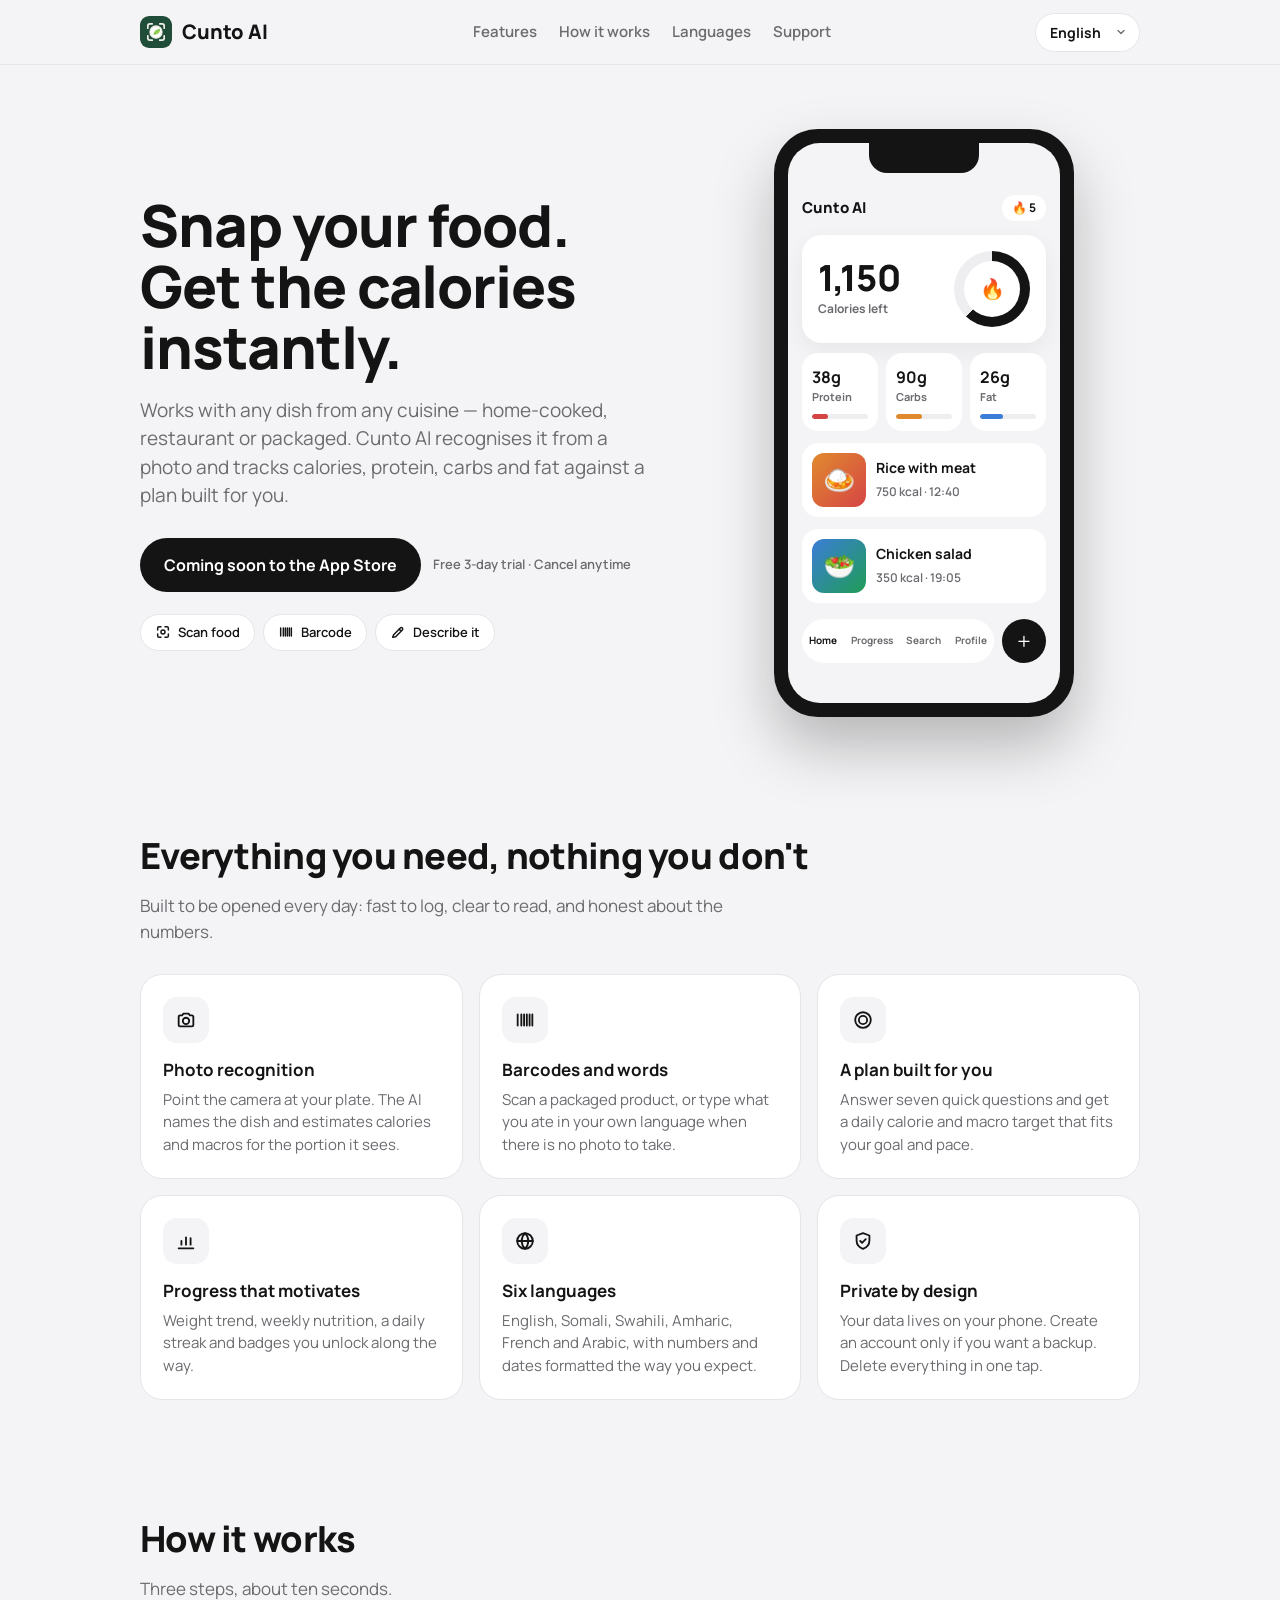
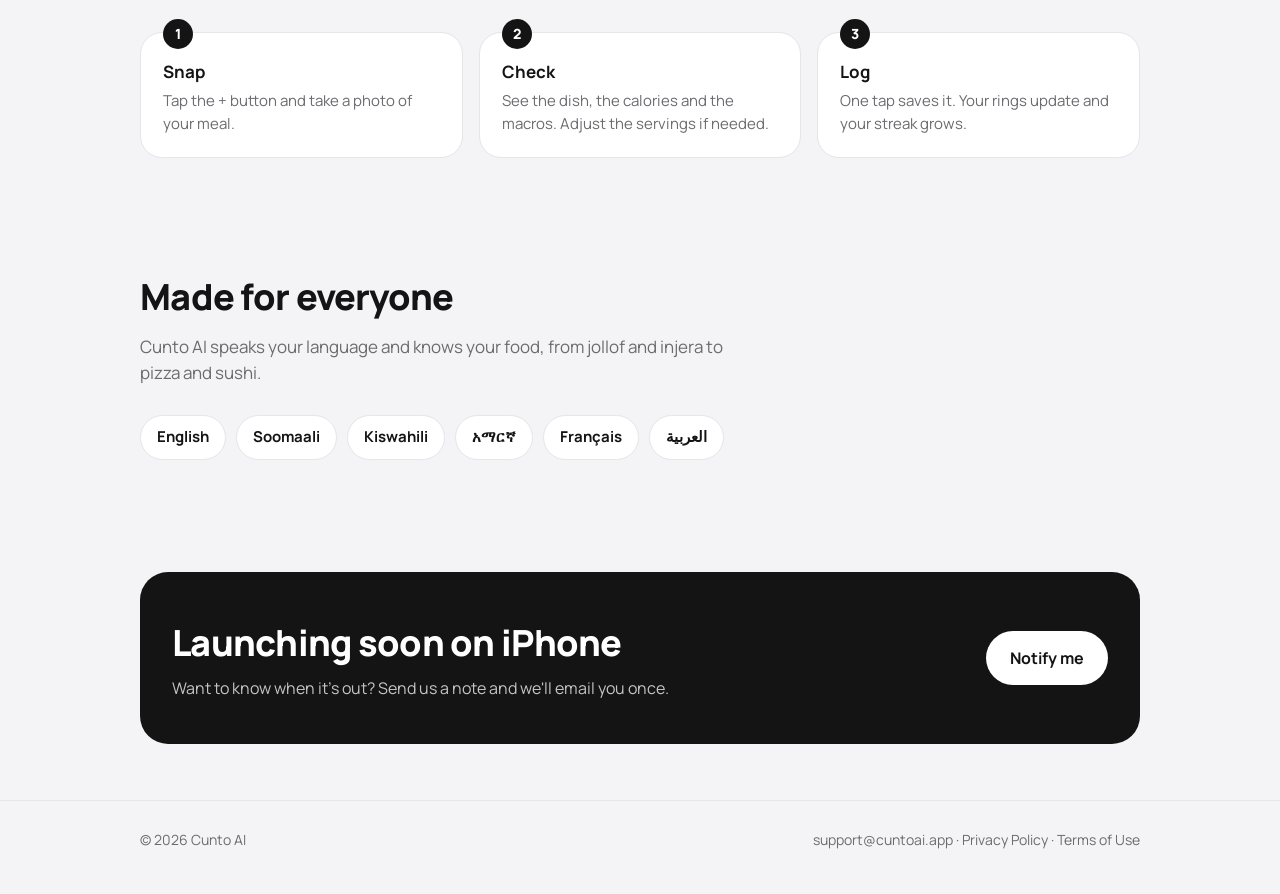
==== commit 25a78043: "New brand mark" ====
--- a/index.html
+++ b/index.html
@@ -8,7 +8,7 @@
 <meta property="og:title" content="Cunto AI – Snap your food, get the calories">
 <meta property="og:description" content="Photo calorie tracking for any dish from any cuisine. Six languages.">
 <meta property="og:url" content="https://cuntoai.app/">
-<meta name="theme-color" content="#141414">
+<meta name="theme-color" content="#1F4D3A">
 <link rel="icon" href="favicon.svg" type="image/svg+xml">
 <link rel="preconnect" href="https://fonts.googleapis.com"><link rel="preconnect" href="https://fonts.gstatic.com" crossorigin>
 <link href="https://fonts.googleapis.com/css2?family=Manrope:wght@500;600;700;800&display=swap" rel="stylesheet">
